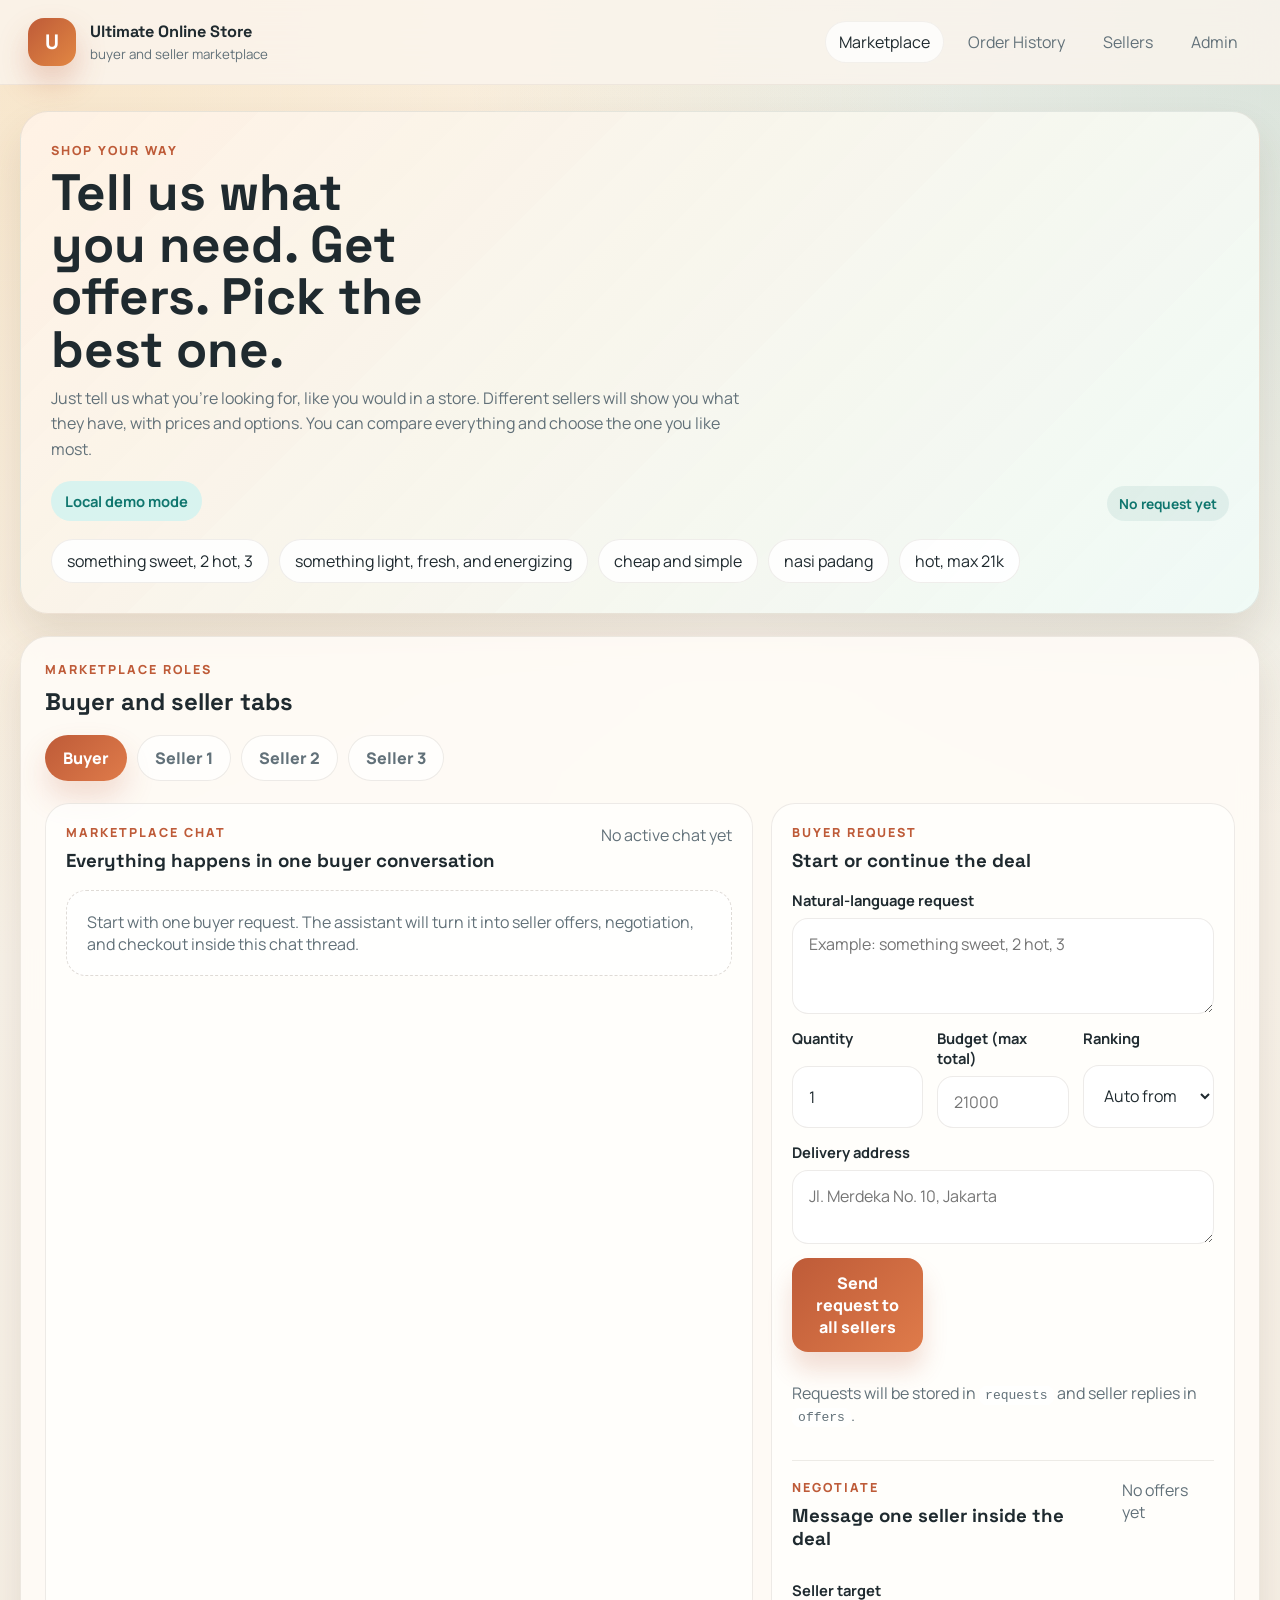
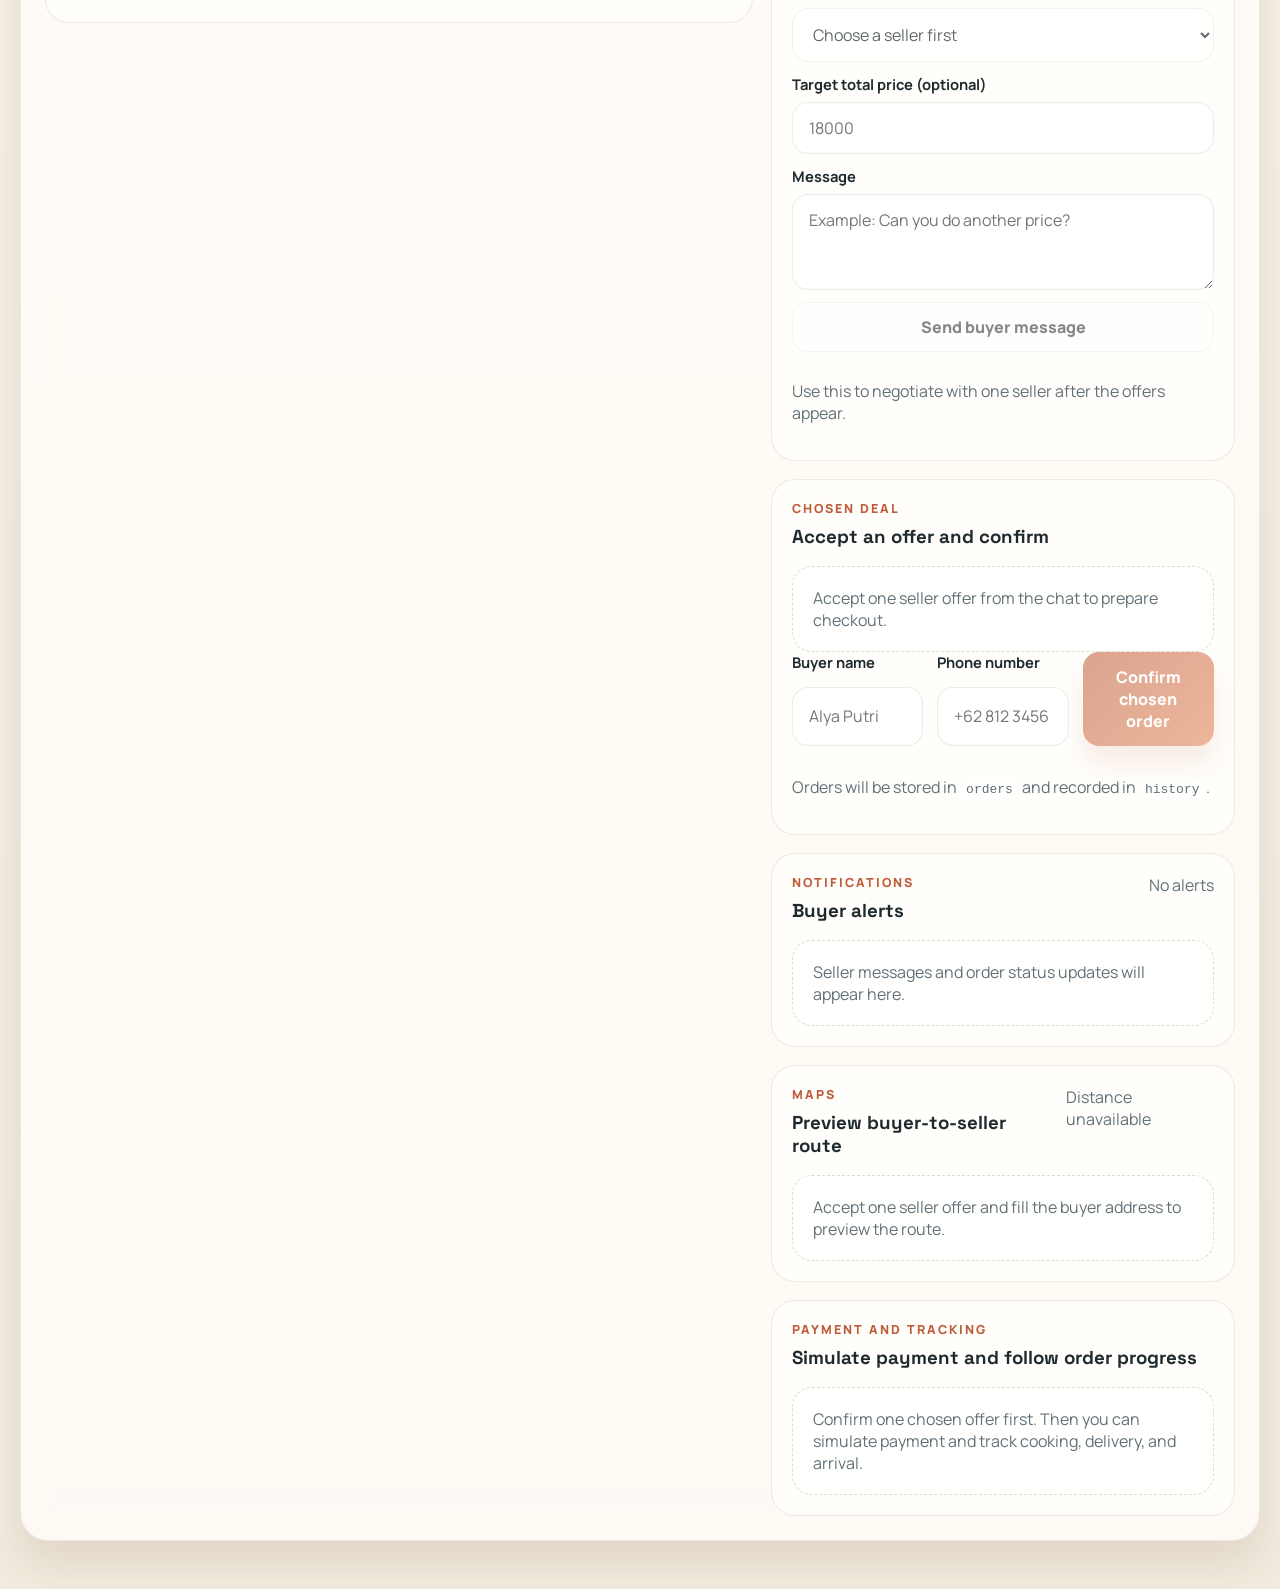
==== index.html @ 80345a21 "first upload" ====
<!DOCTYPE html>
<html lang="en">
  <head>
    <meta charset="UTF-8" />
    <meta name="viewport" content="width=device-width, initial-scale=1.0" />
    <title>Ultimate Online Store Marketplace</title>
    <link rel="stylesheet" href="assets/css/styles.css" />
  </head>
  <body class="page-home">
    <header class="topbar">
      <a class="brand" href="index.html">
        <span class="brand-mark">U</span>
        <div>
          <p>Ultimate Online Store</p>
          <small>buyer and seller marketplace</small>
        </div>
      </a>

      <nav class="nav-links">
        <a class="is-active" href="index.html">Marketplace</a>
        <a href="history.html">Order History</a>
        <a href="sellers.html">Sellers</a>
        <a href="admin.html">Admin</a>
      </nav>
    </header>

    <main class="page-shell page-stack">
      <section class="hero-card card">
        <div>
          <p class="eyebrow">Shop your way</p>
          <h1>Tell us what you need. Get offers. Pick the best one.</h1>
          <p class="lede">
            Just tell us what you're looking for, like you would in a store. 
            Different sellers will show you what they have, with prices and options. 
            You can compare everything and choose the one you like most.
          </p>
        </div>

        <div class="hero-side">
          <span class="status-pill" id="store-mode-badge">Loading data source...</span>
          <span class="soft-badge" id="active-request-badge">No request yet</span>
        </div>

        <div class="chip-row">
          <button class="chip" data-example="something sweet, 2 hot, 3">
            something sweet, 2 hot, 3
          </button>
          <button class="chip" data-example="something light, fresh, and energizing">
            something light, fresh, and energizing
          </button>
          <button class="chip" data-example="cheap and simple">
            cheap and simple
          </button>
          <button class="chip" data-example="nasi padang">
            nasi padang
          </button>
          <button class="chip" data-example="hot, max 21k">
            hot, max 21k
          </button>
        </div>
      </section>

      <section class="card">
        <div class="section-head">
          <div>
            <p class="eyebrow">Marketplace roles</p>
            <h2>Buyer and seller tabs</h2>
          </div>
        </div>

        <div class="role-tabs" id="role-tabs">
          <button class="role-tab is-active" data-tab-target="buyer-panel" type="button">
            Buyer
          </button>
          <button class="role-tab" data-tab-target="seller-panel-1" type="button">
            Seller 1
          </button>
          <button class="role-tab" data-tab-target="seller-panel-2" type="button">
            Seller 2
          </button>
          <button class="role-tab" data-tab-target="seller-panel-3" type="button">
            Seller 3
          </button>
        </div>

        <div class="tab-panels">
          <section class="tab-panel is-active" id="buyer-panel">
            <div class="marketplace-layout">
              <div class="marketplace-main">
                <article class="subcard marketplace-thread-card">
                  <div class="section-head">
                    <div>
                      <p class="eyebrow">Marketplace Chat</p>
                      <h3>Everything happens in one buyer conversation</h3>
                    </div>
                    <span class="muted-copy" id="buyer-chat-scope-label">No active chat yet</span>
                  </div>

                  <div id="buyer-marketplace-empty-state" class="empty-state">
                    Start with one buyer request. The assistant will turn it into seller offers, negotiation, and checkout inside this chat thread.
                  </div>

                  <div class="chat-thread marketplace-thread hidden" id="buyer-marketplace-thread"></div>
                </article>

                <div class="hidden">
                  <div id="request-empty-state" class="empty-state">
                    No request sent yet. Start with a natural-language request above.
                  </div>
                  <div id="request-summary-card" class="request-summary-card hidden">
                    <h3 id="request-summary-title">No request yet</h3>
                    <p class="meta-line" id="request-summary-text"></p>
                    <div class="pill-row" id="request-summary-pills"></div>
                  </div>
                  <div id="offers-empty-state" class="empty-state">
                    After you send a request, Seller 1, Seller 2, and Seller 3 will each reply here.
                  </div>
                  <div class="comparison-grid" id="buyer-offer-grid"></div>
                  <div id="buyer-chat-empty-state" class="empty-state">
                    Send one buyer request to open local chat with Seller 1, Seller 2, and Seller 3.
                  </div>
                  <div class="chat-grid hidden" id="buyer-chat-grid"></div>
                </div>
              </div>

              <aside class="marketplace-side">
                <article class="subcard">
                  <div class="section-head">
                    <div>
                      <p class="eyebrow">Buyer Request</p>
                      <h3>Start or continue the deal</h3>
                    </div>
                  </div>

                  <form id="buyer-request-form" class="request-form-grid compact-request-form">
                    <label class="field full-span">
                      <span>Natural-language request</span>
                      <textarea
                        id="buyer-query"
                        rows="3"
                        placeholder="Example: something sweet, 2 hot, 3"
                        required
                      ></textarea>
                    </label>

                    <label class="field">
                      <span>Quantity</span>
                      <input id="buyer-quantity" type="number" min="1" value="1" />
                    </label>

                    <label class="field">
                      <span>Budget (max total)</span>
                      <input id="buyer-budget" type="number" min="0" placeholder="21000" />
                    </label>

                    <label class="field">
                      <span>Ranking</span>
                      <select id="buyer-ranking">
                        <option value="auto">Auto from request</option>
                        <option value="best-match">Best match</option>
                        <option value="cheapest">Cheapest price</option>
                        <option value="simple">Easiest / fastest</option>
                      </select>
                    </label>

                    <label class="field full-span">
                      <span>Delivery address</span>
                      <textarea
                        id="buyer-address"
                        rows="2"
                        placeholder="Jl. Merdeka No. 10, Jakarta"
                      ></textarea>
                    </label>

                    <button class="button primary" type="submit">Send request to all sellers</button>
                    <p class="helper-text full-span" id="request-status">
                      Requests will be stored in <code>requests</code> and seller replies in
                      <code>offers</code>.
                    </p>
                  </form>

                  <form id="buyer-direct-chat-form" class="chat-composer top-divider">
                    <div class="section-head">
                      <div>
                        <p class="eyebrow">Negotiate</p>
                        <h3>Message one seller inside the deal</h3>
                      </div>
                      <span class="muted-copy" id="offer-count-label">No offers yet</span>
                    </div>

                    <label class="field">
                      <span>Seller target</span>
                      <select id="buyer-direct-seller">
                        <option value="">Choose a seller first</option>
                      </select>
                    </label>

                    <label class="field">
                      <span>Target total price (optional)</span>
                      <input id="buyer-direct-price" type="number" min="0" placeholder="18000" />
                    </label>

                    <label class="field">
                      <span>Message</span>
                      <textarea
                        id="buyer-direct-message"
                        rows="3"
                        placeholder="Example: Can you do another price?"
                      ></textarea>
                    </label>

                    <button class="button secondary" type="submit">Send buyer message</button>
                    <p class="helper-text" id="buyer-direct-status">
                      Use this to negotiate with one seller after the offers appear.
                    </p>
                  </form>
                </article>

                <article class="subcard">
                  <div class="section-head">
                    <div>
                      <p class="eyebrow">Chosen Deal</p>
                      <h3>Accept an offer and confirm</h3>
                    </div>
                  </div>

                  <div id="selected-offer-empty-state" class="empty-state">
                    Accept one seller offer from the chat to prepare checkout.
                  </div>

                  <div id="selected-offer-panel" class="selected-offer-panel hidden">
                    <div class="selected-offer-top">
                      <div>
                        <p class="eyebrow" id="selected-offer-seller-label">Seller</p>
                        <h3 id="selected-offer-product-name">No offer selected</h3>
                        <p class="meta-line" id="selected-offer-reply"></p>
                      </div>
                      <span class="price-badge" id="selected-offer-total">Rp0</span>
                    </div>

                    <div class="summary-list">
                      <div class="summary-row">
                        <span>Unit price</span>
                        <strong id="selected-offer-unit-price">Rp0</strong>
                      </div>
                      <div class="summary-row">
                        <span>Quantity</span>
                        <strong id="selected-offer-quantity">1</strong>
                      </div>
                      <div class="summary-row">
                        <span>Address</span>
                        <strong id="selected-offer-address">-</strong>
                      </div>
                      <div class="summary-row">
                        <span>Contact</span>
                        <strong id="selected-offer-contact">-</strong>
                      </div>
                    </div>

                    <div class="pill-row" id="selected-offer-badges"></div>
                  </div>

                  <form id="confirm-order-form" class="confirm-form-grid compact-request-form">
                    <label class="field">
                      <span>Buyer name</span>
                      <input id="confirm-buyer-name" type="text" placeholder="Alya Putri" />
                    </label>

                    <label class="field">
                      <span>Phone number</span>
                      <input id="confirm-buyer-phone" type="tel" placeholder="+62 812 3456 7890" />
                    </label>

                    <button id="confirm-order-button" class="button primary" type="submit" disabled>
                      Confirm chosen order
                    </button>
                    <p class="helper-text full-span" id="confirm-status">
                      Orders will be stored in <code>orders</code> and recorded in
                      <code>history</code>.
                    </p>
                  </form>
                </article>

                <article class="subcard">
                  <div class="section-head">
                    <div>
                      <p class="eyebrow">Notifications</p>
                      <h3>Buyer alerts</h3>
                    </div>
                    <span class="muted-copy" id="buyer-notification-count-label">No alerts</span>
                  </div>

                  <div id="buyer-notifications-empty-state" class="empty-state">
                    Seller messages and order status updates will appear here.
                  </div>

                  <div class="stack-list hidden" id="buyer-notifications-list"></div>
                </article>

                <article class="subcard">
                  <div class="section-head">
                    <div>
                      <p class="eyebrow">Maps</p>
                      <h3>Preview buyer-to-seller route</h3>
                    </div>
                    <span class="muted-copy" id="buyer-map-distance">Distance unavailable</span>
                  </div>

                  <div id="buyer-map-empty-state" class="empty-state">
                    Accept one seller offer and fill the buyer address to preview the route.
                  </div>

                  <div id="buyer-map-panel" class="route-panel hidden">
                    <div class="route-meta" id="buyer-route-meta"></div>
                    <div class="map-shell">
                      <div class="map-canvas" id="buyer-route-map"></div>
                    </div>
                    <div class="offer-actions">
                      <a
                        class="button secondary"
                        id="buyer-route-link"
                        href="#"
                        target="_blank"
                        rel="noreferrer"
                      >
                        Open route in Google Maps
                      </a>
                    </div>
                  </div>
                </article>

                <article class="subcard">
                  <div class="section-head">
                    <div>
                      <p class="eyebrow">Payment And Tracking</p>
                      <h3>Simulate payment and follow order progress</h3>
                    </div>
                  </div>

                  <div id="payment-empty-state" class="empty-state">
                    Confirm one chosen offer first. Then you can simulate payment and track cooking, delivery, and arrival.
                  </div>

                  <div id="payment-panel" class="payment-panel hidden">
                    <div class="selected-offer-top">
                      <div>
                        <p class="eyebrow" id="payment-order-label">Order</p>
                        <h3 id="payment-order-title">No order yet</h3>
                        <p class="meta-line" id="payment-order-meta"></p>
                      </div>
                      <span class="price-badge" id="payment-amount">Rp0</span>
                    </div>

                    <div class="summary-list">
                      <div class="summary-row">
                        <span>Order status</span>
                        <strong id="payment-order-status">awaiting-payment</strong>
                      </div>
                      <div class="summary-row">
                        <span>Payment status</span>
                        <strong id="payment-status-badge">pending</strong>
                      </div>
                      <div class="summary-row">
                        <span>Order progress</span>
                        <strong id="fulfillment-status-badge">confirmed</strong>
                      </div>
                      <div class="summary-row">
                        <span>Method</span>
                        <strong>Demo simulation</strong>
                      </div>
                      <div class="summary-row">
                        <span>Last update</span>
                        <strong id="payment-updated-at">-</strong>
                      </div>
                    </div>

                    <div class="pill-row" id="fulfillment-steps"></div>

                    <div class="offer-actions" id="payment-actions">
                      <button class="button primary" type="button" data-payment-action="paid">
                        Mark as paid
                      </button>
                      <button class="button secondary" type="button" data-payment-action="failed">
                        Mark as failed
                      </button>
                      <button class="button ghost" type="button" data-payment-action="pending">
                        Reset to pending
                      </button>
                    </div>

                    <p class="helper-text" id="payment-status-text">
                      Payment changes update the order record and payment record together.
                    </p>
                  </div>
                </article>
              </aside>
            </div>
          </section>

          <section class="tab-panel" id="seller-panel-1">
            <div class="seller-workspace">
              <article class="subcard" id="seller-card-1"></article>
            </div>
          </section>

          <section class="tab-panel" id="seller-panel-2">
            <div class="seller-workspace">
              <article class="subcard" id="seller-card-2"></article>
            </div>
          </section>

          <section class="tab-panel" id="seller-panel-3">
            <div class="seller-workspace">
              <article class="subcard" id="seller-card-3"></article>
            </div>
          </section>
        </div>
      </section>
    </main>

    <script type="module" src="assets/js/pages/home.js"></script>
  </body>
</html>
---- assets/css/styles.css ----
@import url("https://fonts.googleapis.com/css2?family=Manrope:wght@400;500;700;800&family=Space+Grotesk:wght@500;700&display=swap");

:root {
  --bg: #f5efe5;
  --panel: rgba(255, 252, 247, 0.86);
  --panel-strong: #fffaf3;
  --line: rgba(111, 92, 73, 0.16);
  --ink: #1f2a2f;
  --muted: #627179;
  --accent: #be5b38;
  --accent-deep: #8f381a;
  --accent-soft: #ffe2d5;
  --teal: #0f766e;
  --teal-soft: #d8f3ef;
  --gold: #f0b55b;
  --shadow: 0 22px 40px rgba(79, 54, 31, 0.12);
  --radius-lg: 28px;
  --radius-md: 20px;
  --radius-sm: 14px;
}

* {
  box-sizing: border-box;
}

html {
  scroll-behavior: smooth;
}

body {
  margin: 0;
  min-height: 100vh;
  font-family: "Manrope", sans-serif;
  color: var(--ink);
  background:
    radial-gradient(circle at top left, rgba(240, 181, 91, 0.24), transparent 28%),
    radial-gradient(circle at top right, rgba(15, 118, 110, 0.14), transparent 24%),
    linear-gradient(180deg, #faf5ed 0%, #f3ebdf 100%);
}

body::before {
  content: "";
  position: fixed;
  inset: 0;
  pointer-events: none;
  background-image:
    linear-gradient(rgba(255, 255, 255, 0.06) 1px, transparent 1px),
    linear-gradient(90deg, rgba(255, 255, 255, 0.06) 1px, transparent 1px);
  background-size: 28px 28px;
  mask-image: linear-gradient(180deg, rgba(0, 0, 0, 0.7), transparent 90%);
}

a {
  color: inherit;
  text-decoration: none;
}

button,
input,
select,
textarea {
  font: inherit;
}

.topbar {
  position: sticky;
  top: 0;
  z-index: 20;
  display: flex;
  align-items: center;
  justify-content: space-between;
  gap: 20px;
  padding: 18px 28px;
  backdrop-filter: blur(18px);
  background: rgba(250, 245, 237, 0.82);
  border-bottom: 1px solid rgba(111, 92, 73, 0.08);
}

.brand {
  display: inline-flex;
  align-items: center;
  gap: 14px;
}

.brand-mark {
  display: grid;
  place-items: center;
  width: 48px;
  height: 48px;
  border-radius: 16px;
  font-family: "Space Grotesk", sans-serif;
  font-size: 1.3rem;
  font-weight: 700;
  color: white;
  background: linear-gradient(135deg, var(--accent), #e28743);
  box-shadow: 0 16px 30px rgba(190, 91, 56, 0.28);
}

.brand p,
.brand small {
  margin: 0;
}

.brand p {
  font-family: "Space Grotesk", sans-serif;
  font-size: 1.02rem;
  font-weight: 700;
}

.brand small {
  color: var(--muted);
}

.nav-links {
  display: flex;
  align-items: center;
  gap: 10px;
  flex-wrap: wrap;
}

.nav-links a {
  padding: 10px 14px;
  border-radius: 999px;
  color: var(--muted);
  transition: 180ms ease;
}

.nav-links a:hover,
.nav-links a.is-active {
  color: var(--ink);
  background: rgba(255, 255, 255, 0.74);
  box-shadow: inset 0 0 0 1px rgba(111, 92, 73, 0.08);
}

.page-shell {
  width: min(1240px, calc(100% - 32px));
  margin: 26px auto 48px;
}

.page-stack {
  display: grid;
  gap: 22px;
}

.home-grid {
  display: grid;
  grid-template-columns: minmax(0, 1.65fr) minmax(320px, 0.95fr);
  gap: 22px;
  align-items: start;
}

.home-main {
  display: grid;
  gap: 22px;
}

.card,
.stat-card {
  background: var(--panel);
  border: 1px solid rgba(111, 92, 73, 0.12);
  box-shadow: var(--shadow);
  border-radius: var(--radius-lg);
  backdrop-filter: blur(14px);
}

.card {
  padding: 24px;
}

.hero-card {
  display: grid;
  gap: 18px;
  padding: 30px;
  grid-column: 1 / -1;
  background:
    linear-gradient(135deg, rgba(255, 241, 227, 0.95), rgba(236, 250, 246, 0.82)),
    var(--panel);
}

.compact-hero {
  display: flex;
  align-items: center;
  justify-content: space-between;
  gap: 20px;
}

.hero-card h1,
.card h2,
.card h3 {
  margin: 0;
  font-family: "Space Grotesk", sans-serif;
}

.hero-card h1 {
  font-size: clamp(2rem, 4vw, 3.2rem);
  max-width: 12ch;
  line-height: 1.02;
}

.lede {
  margin: 10px 0 0;
  max-width: 70ch;
  color: var(--muted);
  line-height: 1.6;
}

.hero-side {
  display: flex;
  gap: 16px;
  align-items: end;
  justify-content: space-between;
  flex-wrap: wrap;
}

.eyebrow {
  margin: 0 0 8px;
  font-size: 0.78rem;
  font-weight: 800;
  letter-spacing: 0.16em;
  text-transform: uppercase;
  color: var(--accent);
}

.status-pill,
.price-badge,
.meta-chip,
.tag,
.soft-badge {
  display: inline-flex;
  align-items: center;
  gap: 8px;
  border-radius: 999px;
}

.status-pill {
  padding: 10px 14px;
  font-size: 0.92rem;
  font-weight: 700;
  color: var(--teal);
  background: var(--teal-soft);
}

.chip-row,
.pill-row,
.tag-list,
.mini-list {
  display: flex;
  gap: 10px;
  flex-wrap: wrap;
}

.chip {
  padding: 11px 16px;
  border: 0;
  border-radius: 999px;
  cursor: pointer;
  background: rgba(255, 255, 255, 0.92);
  color: var(--ink);
  box-shadow: inset 0 0 0 1px rgba(111, 92, 73, 0.1);
  transition: transform 180ms ease, box-shadow 180ms ease;
}

.chip:hover,
.button:hover {
  transform: translateY(-1px);
}

.section-head {
  display: flex;
  align-items: start;
  justify-content: space-between;
  gap: 16px;
  margin-bottom: 18px;
}

.chat-thread {
  display: grid;
  gap: 14px;
  min-height: 240px;
  max-height: 460px;
  padding-right: 6px;
  overflow-y: auto;
}

.message {
  max-width: 92%;
  padding: 16px 18px;
  border-radius: 20px;
  line-height: 1.6;
}

.message p {
  margin: 0;
}

.message-role {
  margin-bottom: 8px;
  font-size: 0.8rem;
  font-weight: 800;
  letter-spacing: 0.1em;
  text-transform: uppercase;
}

.message.assistant {
  justify-self: start;
  background: rgba(255, 250, 243, 0.98);
  border: 1px solid rgba(111, 92, 73, 0.1);
}

.message.user {
  justify-self: end;
  color: white;
  background: linear-gradient(135deg, var(--accent), #e78052);
}

.message.user .message-role {
  color: rgba(255, 255, 255, 0.84);
}

.composer,
.checkout-form,
.form-stack,
.product-form-grid {
  display: grid;
  gap: 14px;
}

.field {
  display: grid;
  gap: 8px;
}

.field span {
  font-size: 0.92rem;
  font-weight: 700;
}

.field.compact {
  min-width: 220px;
}

input,
select,
textarea {
  width: 100%;
  border: 1px solid rgba(111, 92, 73, 0.12);
  border-radius: 16px;
  padding: 14px 16px;
  color: var(--ink);
  background: rgba(255, 255, 255, 0.88);
  outline: none;
  transition: border-color 180ms ease, box-shadow 180ms ease;
}

input:focus,
select:focus,
textarea:focus {
  border-color: rgba(190, 91, 56, 0.4);
  box-shadow: 0 0 0 4px rgba(190, 91, 56, 0.12);
}

textarea {
  resize: vertical;
}

.button {
  display: inline-flex;
  align-items: center;
  justify-content: center;
  border: 0;
  border-radius: 16px;
  padding: 14px 18px;
  font-weight: 800;
  cursor: pointer;
  transition: transform 180ms ease, opacity 180ms ease;
}

.button:disabled {
  opacity: 0.55;
  cursor: not-allowed;
  transform: none;
}

.button.primary {
  color: white;
  background: linear-gradient(135deg, var(--accent), #df7b4a);
  box-shadow: 0 18px 24px rgba(190, 91, 56, 0.2);
}

.button.secondary {
  color: var(--ink);
  background: rgba(255, 255, 255, 0.92);
  box-shadow: inset 0 0 0 1px rgba(111, 92, 73, 0.12);
}

.button.ghost {
  color: var(--teal);
  background: var(--teal-soft);
}

.result-grid,
.seller-grid,
.admin-grid {
  display: grid;
  gap: 16px;
}

.result-grid {
  grid-template-columns: repeat(auto-fit, minmax(260px, 1fr));
}

.seller-grid {
  grid-template-columns: repeat(auto-fit, minmax(320px, 1fr));
}

.checkout-card {
  position: sticky;
  top: 102px;
}

.result-card,
.history-card,
.seller-card,
.data-row {
  padding: 18px;
  border-radius: 22px;
  background: rgba(255, 255, 255, 0.72);
  border: 1px solid rgba(111, 92, 73, 0.1);
}

.result-card.is-selected {
  border-color: rgba(190, 91, 56, 0.44);
  box-shadow: inset 0 0 0 1px rgba(190, 91, 56, 0.14);
  background: rgba(255, 248, 242, 0.92);
}

.result-card-head,
.summary-focus,
.history-top,
.seller-top {
  display: flex;
  justify-content: space-between;
  gap: 16px;
  align-items: start;
}

.result-card h3,
.history-card h3,
.seller-card h3 {
  margin: 0 0 6px;
}

.muted-copy,
.helper-text,
.meta-line,
.placeholder-card small,
.empty-state {
  color: var(--muted);
}

.empty-state {
  padding: 20px;
  border-radius: 20px;
  background: rgba(255, 255, 255, 0.66);
  border: 1px dashed rgba(111, 92, 73, 0.22);
}

.price-badge {
  padding: 10px 14px;
  color: white;
  font-weight: 800;
  background: linear-gradient(135deg, var(--teal), #16908b);
}

.meta-chip,
.tag,
.soft-badge {
  padding: 8px 12px;
  font-size: 0.86rem;
  font-weight: 700;
}

.meta-chip,
.soft-badge {
  background: rgba(15, 118, 110, 0.08);
  color: var(--teal);
}

.tag {
  background: rgba(190, 91, 56, 0.08);
  color: var(--accent-deep);
}

.summary-panel.hidden {
  display: none;
}

.summary-list {
  display: grid;
  gap: 12px;
  margin: 18px 0;
}

.summary-row {
  display: flex;
  align-items: center;
  justify-content: space-between;
  gap: 16px;
}

.summary-row.total {
  padding-top: 12px;
  border-top: 1px solid rgba(111, 92, 73, 0.1);
}

.summary-row input {
  width: 92px;
  text-align: center;
}

.placeholder-grid {
  display: grid;
  gap: 12px;
  margin-bottom: 20px;
}

.placeholder-card {
  padding: 16px;
  border-radius: 18px;
  background: rgba(255, 255, 255, 0.82);
  border: 1px dashed rgba(111, 92, 73, 0.18);
}

.placeholder-card strong,
.placeholder-card small {
  display: block;
}

.info-strip {
  display: grid;
  gap: 14px;
  grid-template-columns: repeat(auto-fit, minmax(180px, 1fr));
}

.stat-card {
  padding: 18px;
}

.stat-card span {
  display: block;
  color: var(--muted);
}

.stat-card strong {
  display: block;
  margin-top: 8px;
  font-family: "Space Grotesk", sans-serif;
  font-size: 1.7rem;
}

.stack-list {
  display: grid;
  gap: 14px;
}

.history-meta,
.seller-meta {
  display: grid;
  gap: 8px;
  margin-top: 14px;
}

.mini-list {
  margin-top: 12px;
}

.admin-grid {
  grid-template-columns: repeat(2, minmax(0, 1fr));
}

.product-form-grid {
  grid-template-columns: repeat(3, minmax(0, 1fr));
  align-items: start;
}

.role-tabs {
  display: flex;
  gap: 10px;
  flex-wrap: wrap;
  margin-bottom: 22px;
}

.role-tab {
  display: inline-flex;
  align-items: center;
  justify-content: center;
  gap: 10px;
  padding: 12px 18px;
  border: 0;
  border-radius: 999px;
  cursor: pointer;
  font-weight: 800;
  color: var(--muted);
  background: rgba(255, 255, 255, 0.72);
  box-shadow: inset 0 0 0 1px rgba(111, 92, 73, 0.12);
}

.role-tab.is-active {
  color: white;
  background: linear-gradient(135deg, var(--accent), #df7b4a);
  box-shadow: 0 16px 30px rgba(190, 91, 56, 0.2);
}

.tab-badge {
  display: inline-flex;
  align-items: center;
  justify-content: center;
  min-width: 24px;
  height: 24px;
  padding: 0 8px;
  border-radius: 999px;
  font-size: 0.8rem;
  font-weight: 800;
  color: white;
  background: var(--teal);
}

.tab-panel {
  display: none;
}

.tab-panel.is-active {
  display: block;
}

.buyer-layout {
  display: grid;
  grid-template-columns: 1.2fr 0.8fr;
  gap: 18px;
  margin-bottom: 18px;
}

.marketplace-layout {
  display: grid;
  grid-template-columns: minmax(0, 1.45fr) minmax(320px, 0.95fr);
  gap: 18px;
}

.marketplace-main,
.marketplace-side {
  display: grid;
  gap: 18px;
  align-content: start;
}

.marketplace-thread-card {
  min-height: 820px;
}

.marketplace-thread {
  min-height: 680px;
  max-height: 980px;
  padding-right: 8px;
}

.compact-request-form {
  grid-template-columns: 1fr;
}

.top-divider {
  margin-top: 18px;
  padding-top: 18px;
  border-top: 1px solid rgba(111, 92, 73, 0.12);
}

.subcard {
  padding: 20px;
  border-radius: 24px;
  background: rgba(255, 255, 255, 0.68);
  border: 1px solid rgba(111, 92, 73, 0.12);
}

.request-form-grid,
.confirm-form-grid {
  display: grid;
  gap: 14px;
  grid-template-columns: repeat(3, minmax(0, 1fr));
}

.request-summary-card,
.selected-offer-panel,
.seller-panel-block {
  padding: 18px;
  border-radius: 20px;
  background: rgba(255, 255, 255, 0.82);
  border: 1px solid rgba(111, 92, 73, 0.12);
}

.request-summary-card h3,
.offer-card h3,
.selected-offer-panel h3 {
  margin: 0 0 8px;
}

.comparison-grid {
  display: grid;
  grid-template-columns: repeat(3, minmax(0, 1fr));
  gap: 16px;
}

.offer-card {
  display: grid;
  gap: 14px;
  padding: 18px;
  border-radius: 22px;
  background: rgba(255, 255, 255, 0.76);
  border: 1px solid rgba(111, 92, 73, 0.12);
}

.offer-card.is-selected {
  border-color: rgba(190, 91, 56, 0.45);
  box-shadow: inset 0 0 0 1px rgba(190, 91, 56, 0.15);
  background: rgba(255, 248, 242, 0.92);
}

.offer-card-head,
.selected-offer-top {
  display: flex;
  align-items: start;
  justify-content: space-between;
  gap: 14px;
}

.offer-focus {
  display: grid;
  gap: 6px;
}

.offer-actions {
  display: flex;
  gap: 10px;
  flex-wrap: wrap;
}

.seller-workspace {
  display: grid;
  gap: 18px;
}

.chat-grid {
  display: grid;
  gap: 16px;
  grid-template-columns: repeat(3, minmax(0, 1fr));
}

.chat-grid.is-single {
  grid-template-columns: 1fr;
}

.chat-card,
.route-panel,
.payment-panel {
  display: grid;
  gap: 16px;
}

.thread-card {
  display: grid;
  gap: 14px;
  max-width: 92%;
  padding: 18px;
  border-radius: 24px;
  background: rgba(255, 255, 255, 0.82);
  border: 1px solid rgba(111, 92, 73, 0.12);
}

.assistant-card,
.revision-card,
.order-live-card,
.checkout-card-message {
  justify-self: start;
}

.seller-deal-card {
  justify-self: start;
  max-width: 100%;
  background: rgba(255, 250, 243, 0.92);
}

.seller-deal-card.is-selected {
  border-color: rgba(190, 91, 56, 0.45);
  box-shadow: inset 0 0 0 1px rgba(190, 91, 56, 0.14);
  background: rgba(255, 246, 239, 0.96);
}

.thread-bubble {
  max-width: 82%;
}

.notification-card {
  display: grid;
  gap: 8px;
  padding: 16px 18px;
  border-radius: 20px;
  background: rgba(255, 255, 255, 0.76);
  border: 1px solid rgba(111, 92, 73, 0.1);
}

.notification-card.is-unread {
  border-color: rgba(15, 118, 110, 0.3);
  box-shadow: inset 0 0 0 1px rgba(15, 118, 110, 0.12);
  background: rgba(237, 252, 249, 0.94);
}

.notification-card p {
  margin: 0;
  color: var(--muted);
  line-height: 1.5;
}

.chat-card {
  padding: 18px;
  border-radius: 22px;
  background: rgba(255, 255, 255, 0.76);
  border: 1px solid rgba(111, 92, 73, 0.12);
}

.chat-card-head,
.notification-head,
.message-meta {
  display: flex;
  align-items: start;
  justify-content: space-between;
  gap: 12px;
}

.chat-card h3 {
  margin: 0 0 8px;
}

.chat-composer {
  display: grid;
  gap: 12px;
}

.compact-thread {
  min-height: 180px;
  max-height: 320px;
}

.compact-stack {
  gap: 10px;
}

.compact-empty {
  padding: 16px;
}

.message-meta {
  margin-bottom: 8px;
}

.message-time {
  font-size: 0.78rem;
  color: inherit;
  opacity: 0.72;
}

.route-meta {
  display: grid;
  gap: 14px;
  grid-template-columns: repeat(auto-fit, minmax(220px, 1fr));
}

.route-meta-card {
  padding: 16px;
  border-radius: 18px;
  background: rgba(255, 255, 255, 0.82);
  border: 1px solid rgba(111, 92, 73, 0.1);
}

.route-meta-card strong,
.route-meta-card p {
  display: block;
  margin: 0;
}

.route-meta-card p {
  margin-top: 6px;
  color: var(--muted);
  line-height: 1.5;
}

.map-shell {
  overflow: hidden;
  border-radius: 22px;
  border: 1px solid rgba(111, 92, 73, 0.12);
  background: rgba(255, 255, 255, 0.86);
}

.map-canvas {
  min-height: 320px;
  width: 100%;
}

.compact-map-canvas {
  min-height: 240px;
}

.map-fallback {
  display: grid;
  gap: 12px;
  padding: 20px;
}

.status-actions {
  display: flex;
  gap: 10px;
  flex-wrap: wrap;
}

.status-step {
  display: inline-flex;
  align-items: center;
  gap: 8px;
  padding: 8px 12px;
  border-radius: 999px;
  font-size: 0.86rem;
  font-weight: 700;
  color: var(--muted);
  background: rgba(255, 255, 255, 0.72);
  border: 1px solid rgba(111, 92, 73, 0.1);
}

.status-step.is-active {
  color: white;
  background: linear-gradient(135deg, var(--accent), #df7b4a);
  border-color: transparent;
}

.status-step.is-complete {
  color: var(--teal);
  background: rgba(15, 118, 110, 0.1);
  border-color: rgba(15, 118, 110, 0.16);
}

.seller-panel-grid {
  display: grid;
  grid-template-columns: repeat(2, minmax(0, 1fr));
  gap: 14px;
  margin-bottom: 16px;
}

.full-span {
  grid-column: 1 / -1;
}

code {
  padding: 2px 6px;
  border-radius: 8px;
  background: rgba(255, 255, 255, 0.76);
}

.hidden {
  display: none;
}

@media (max-width: 980px) {
  .home-grid,
  .admin-grid,
  .marketplace-layout,
  .product-form-grid,
  .buyer-layout,
  .request-form-grid,
  .confirm-form-grid,
  .chat-grid,
  .comparison-grid,
  .seller-panel-grid,
  .route-meta {
    grid-template-columns: 1fr;
  }

  .compact-hero,
  .section-head,
  .result-card-head,
  .summary-focus,
  .history-top,
  .seller-top,
  .topbar {
    flex-direction: column;
    align-items: stretch;
  }

  .page-shell {
    width: min(100% - 20px, 1240px);
  }

  .topbar {
    padding: 16px;
  }

  .checkout-card {
    position: static;
  }
}
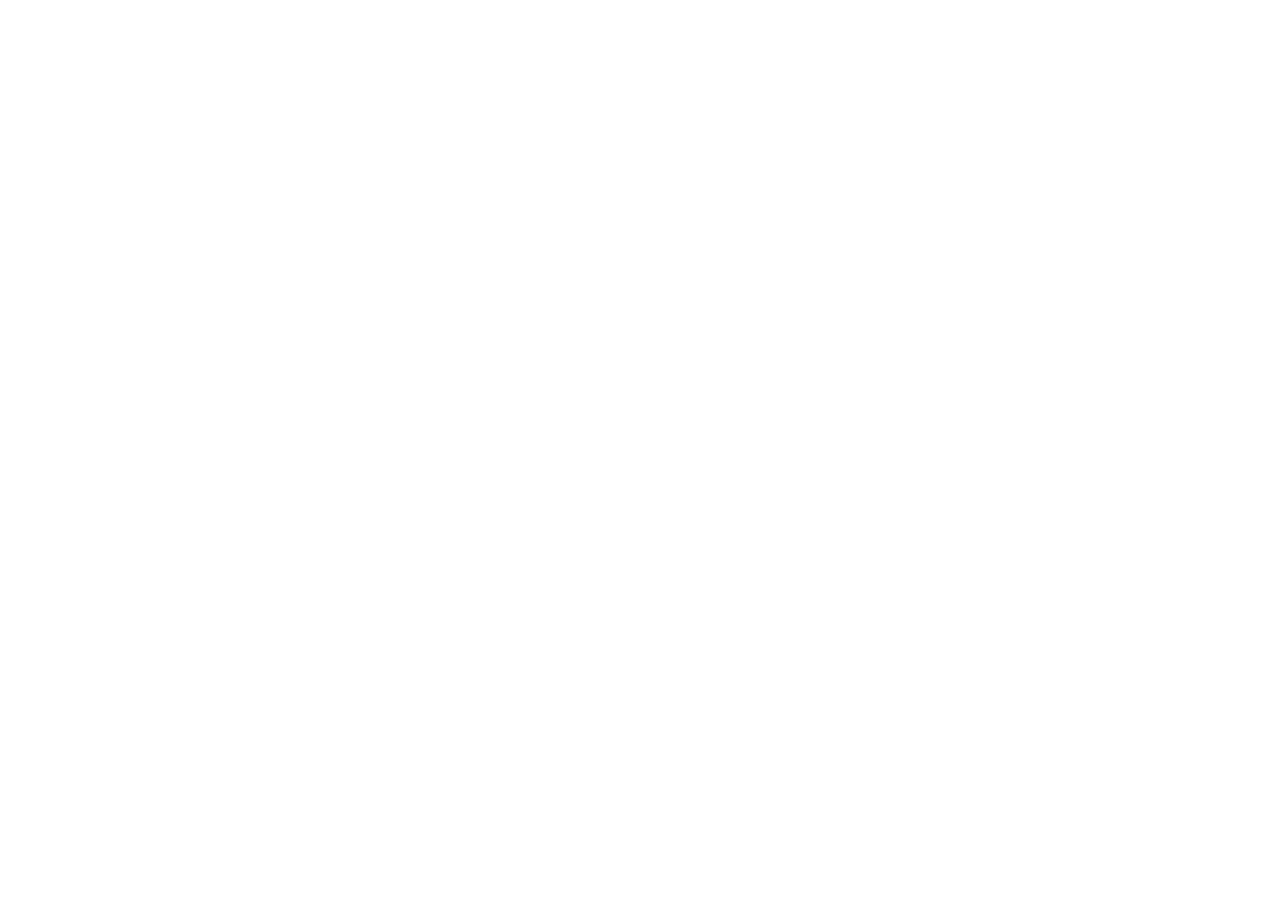
==== commit 72101bb1: "major update project structure" ====
--- a/index.html
+++ b/index.html
@@ -1,423 +1,24 @@
-<!DOCTYPE html>
+<!doctype html>
 <html lang="en">
   <head>
     <meta charset="UTF-8" />
     <meta name="viewport" content="width=device-width, initial-scale=1.0" />
-    <title>Ultimate Online Store Marketplace</title>
-    <link rel="stylesheet" href="assets/css/styles.css" />
-  </head>
-  <body class="page-home">
-    <header class="topbar">
-      <a class="brand" href="index.html">
-        <span class="brand-mark">U</span>
-        <div>
-          <p>Ultimate Online Store</p>
-          <small>buyer and seller marketplace</small>
-        </div>
-      </a>
+    <title>MakanApa Marketplace — Buyer & Seller Chat Simulator</title>
+    <meta name="description" content="Simulated marketplace where one buyer chats with three sellers, compares offers, and completes orders end-to-end." />
+    <meta name="author" content="MakanApa" />
 
-      <nav class="nav-links">
-        <a class="is-active" href="index.html">Marketplace</a>
-        <a href="history.html">Order History</a>
-        <a href="sellers.html">Sellers</a>
-        <a href="admin.html">Admin</a>
-      </nav>
-    </header>
+    <meta property="og:title" content="MakanApa Marketplace" />
+    <meta property="og:description" content="Buyer–seller chat and order simulation built with React." />
+    <meta property="og:type" content="website" />
+    <meta property="og:image" content="https://lovable.dev/opengraph-image-p98pqg.png" />
 
-    <main class="page-shell page-stack">
-      <section class="hero-card card">
-        <div>
-          <p class="eyebrow">Shop your way</p>
-          <h1>Tell us what you need. Get offers. Pick the best one.</h1>
-          <p class="lede">
-            Just tell us what you're looking for, like you would in a store. 
-            Different sellers will show you what they have, with prices and options. 
-            You can compare everything and choose the one you like most.
-          </p>
-        </div>
+    <meta name="twitter:card" content="summary_large_image" />
 
-        <div class="hero-side">
-          <span class="status-pill" id="store-mode-badge">Loading data source...</span>
-          <span class="soft-badge" id="active-request-badge">No request yet</span>
-        </div>
-
-        <div class="chip-row">
-          <button class="chip" data-example="something sweet, 2 hot, 3">
-            something sweet, 2 hot, 3
-          </button>
-          <button class="chip" data-example="something light, fresh, and energizing">
-            something light, fresh, and energizing
-          </button>
-          <button class="chip" data-example="cheap and simple">
-            cheap and simple
-          </button>
-          <button class="chip" data-example="nasi padang">
-            nasi padang
-          </button>
-          <button class="chip" data-example="hot, max 21k">
-            hot, max 21k
-          </button>
-        </div>
-      </section>
-
-      <section class="card">
-        <div class="section-head">
-          <div>
-            <p class="eyebrow">Marketplace roles</p>
-            <h2>Buyer and seller tabs</h2>
-          </div>
-        </div>
-
-        <div class="role-tabs" id="role-tabs">
-          <button class="role-tab is-active" data-tab-target="buyer-panel" type="button">
-            Buyer
-          </button>
-          <button class="role-tab" data-tab-target="seller-panel-1" type="button">
-            Seller 1
-          </button>
-          <button class="role-tab" data-tab-target="seller-panel-2" type="button">
-            Seller 2
-          </button>
-          <button class="role-tab" data-tab-target="seller-panel-3" type="button">
-            Seller 3
-          </button>
-        </div>
-
-        <div class="tab-panels">
-          <section class="tab-panel is-active" id="buyer-panel">
-            <div class="marketplace-layout">
-              <div class="marketplace-main">
-                <article class="subcard marketplace-thread-card">
-                  <div class="section-head">
-                    <div>
-                      <p class="eyebrow">Marketplace Chat</p>
-                      <h3>Everything happens in one buyer conversation</h3>
-                    </div>
-                    <span class="muted-copy" id="buyer-chat-scope-label">No active chat yet</span>
-                  </div>
-
-                  <div id="buyer-marketplace-empty-state" class="empty-state">
-                    Start with one buyer request. The assistant will turn it into seller offers, negotiation, and checkout inside this chat thread.
-                  </div>
-
-                  <div class="chat-thread marketplace-thread hidden" id="buyer-marketplace-thread"></div>
-                </article>
-
-                <div class="hidden">
-                  <div id="request-empty-state" class="empty-state">
-                    No request sent yet. Start with a natural-language request above.
-                  </div>
-                  <div id="request-summary-card" class="request-summary-card hidden">
-                    <h3 id="request-summary-title">No request yet</h3>
-                    <p class="meta-line" id="request-summary-text"></p>
-                    <div class="pill-row" id="request-summary-pills"></div>
-                  </div>
-                  <div id="offers-empty-state" class="empty-state">
-                    After you send a request, Seller 1, Seller 2, and Seller 3 will each reply here.
-                  </div>
-                  <div class="comparison-grid" id="buyer-offer-grid"></div>
-                  <div id="buyer-chat-empty-state" class="empty-state">
-                    Send one buyer request to open local chat with Seller 1, Seller 2, and Seller 3.
-                  </div>
-                  <div class="chat-grid hidden" id="buyer-chat-grid"></div>
-                </div>
-              </div>
-
-              <aside class="marketplace-side">
-                <article class="subcard">
-                  <div class="section-head">
-                    <div>
-                      <p class="eyebrow">Buyer Request</p>
-                      <h3>Start or continue the deal</h3>
-                    </div>
-                  </div>
-
-                  <form id="buyer-request-form" class="request-form-grid compact-request-form">
-                    <label class="field full-span">
-                      <span>Natural-language request</span>
-                      <textarea
-                        id="buyer-query"
-                        rows="3"
-                        placeholder="Example: something sweet, 2 hot, 3"
-                        required
-                      ></textarea>
-                    </label>
-
-                    <label class="field">
-                      <span>Quantity</span>
-                      <input id="buyer-quantity" type="number" min="1" value="1" />
-                    </label>
-
-                    <label class="field">
-                      <span>Budget (max total)</span>
-                      <input id="buyer-budget" type="number" min="0" placeholder="21000" />
-                    </label>
-
-                    <label class="field">
-                      <span>Ranking</span>
-                      <select id="buyer-ranking">
-                        <option value="auto">Auto from request</option>
-                        <option value="best-match">Best match</option>
-                        <option value="cheapest">Cheapest price</option>
-                        <option value="simple">Easiest / fastest</option>
-                      </select>
-                    </label>
-
-                    <label class="field full-span">
-                      <span>Delivery address</span>
-                      <textarea
-                        id="buyer-address"
-                        rows="2"
-                        placeholder="Jl. Merdeka No. 10, Jakarta"
-                      ></textarea>
-                    </label>
-
-                    <button class="button primary" type="submit">Send request to all sellers</button>
-                    <p class="helper-text full-span" id="request-status">
-                      Requests will be stored in <code>requests</code> and seller replies in
-                      <code>offers</code>.
-                    </p>
-                  </form>
-
-                  <form id="buyer-direct-chat-form" class="chat-composer top-divider">
-                    <div class="section-head">
-                      <div>
-                        <p class="eyebrow">Negotiate</p>
-                        <h3>Message one seller inside the deal</h3>
-                      </div>
-                      <span class="muted-copy" id="offer-count-label">No offers yet</span>
-                    </div>
-
-                    <label class="field">
-                      <span>Seller target</span>
-                      <select id="buyer-direct-seller">
-                        <option value="">Choose a seller first</option>
-                      </select>
-                    </label>
-
-                    <label class="field">
-                      <span>Target total price (optional)</span>
-                      <input id="buyer-direct-price" type="number" min="0" placeholder="18000" />
-                    </label>
-
-                    <label class="field">
-                      <span>Message</span>
-                      <textarea
-                        id="buyer-direct-message"
-                        rows="3"
-                        placeholder="Example: Can you do another price?"
-                      ></textarea>
-                    </label>
-
-                    <button class="button secondary" type="submit">Send buyer message</button>
-                    <p class="helper-text" id="buyer-direct-status">
-                      Use this to negotiate with one seller after the offers appear.
-                    </p>
-                  </form>
-                </article>
-
-                <article class="subcard">
-                  <div class="section-head">
-                    <div>
-                      <p class="eyebrow">Chosen Deal</p>
-                      <h3>Accept an offer and confirm</h3>
-                    </div>
-                  </div>
-
-                  <div id="selected-offer-empty-state" class="empty-state">
-                    Accept one seller offer from the chat to prepare checkout.
-                  </div>
-
-                  <div id="selected-offer-panel" class="selected-offer-panel hidden">
-                    <div class="selected-offer-top">
-                      <div>
-                        <p class="eyebrow" id="selected-offer-seller-label">Seller</p>
-                        <h3 id="selected-offer-product-name">No offer selected</h3>
-                        <p class="meta-line" id="selected-offer-reply"></p>
-                      </div>
-                      <span class="price-badge" id="selected-offer-total">Rp0</span>
-                    </div>
-
-                    <div class="summary-list">
-                      <div class="summary-row">
-                        <span>Unit price</span>
-                        <strong id="selected-offer-unit-price">Rp0</strong>
-                      </div>
-                      <div class="summary-row">
-                        <span>Quantity</span>
-                        <strong id="selected-offer-quantity">1</strong>
-                      </div>
-                      <div class="summary-row">
-                        <span>Address</span>
-                        <strong id="selected-offer-address">-</strong>
-                      </div>
-                      <div class="summary-row">
-                        <span>Contact</span>
-                        <strong id="selected-offer-contact">-</strong>
-                      </div>
-                    </div>
-
-                    <div class="pill-row" id="selected-offer-badges"></div>
-                  </div>
-
-                  <form id="confirm-order-form" class="confirm-form-grid compact-request-form">
-                    <label class="field">
-                      <span>Buyer name</span>
-                      <input id="confirm-buyer-name" type="text" placeholder="Alya Putri" />
-                    </label>
-
-                    <label class="field">
-                      <span>Phone number</span>
-                      <input id="confirm-buyer-phone" type="tel" placeholder="+62 812 3456 7890" />
-                    </label>
-
-                    <button id="confirm-order-button" class="button primary" type="submit" disabled>
-                      Confirm chosen order
-                    </button>
-                    <p class="helper-text full-span" id="confirm-status">
-                      Orders will be stored in <code>orders</code> and recorded in
-                      <code>history</code>.
-                    </p>
-                  </form>
-                </article>
-
-                <article class="subcard">
-                  <div class="section-head">
-                    <div>
-                      <p class="eyebrow">Notifications</p>
-                      <h3>Buyer alerts</h3>
-                    </div>
-                    <span class="muted-copy" id="buyer-notification-count-label">No alerts</span>
-                  </div>
-
-                  <div id="buyer-notifications-empty-state" class="empty-state">
-                    Seller messages and order status updates will appear here.
-                  </div>
-
-                  <div class="stack-list hidden" id="buyer-notifications-list"></div>
-                </article>
-
-                <article class="subcard">
-                  <div class="section-head">
-                    <div>
-                      <p class="eyebrow">Maps</p>
-                      <h3>Preview buyer-to-seller route</h3>
-                    </div>
-                    <span class="muted-copy" id="buyer-map-distance">Distance unavailable</span>
-                  </div>
-
-                  <div id="buyer-map-empty-state" class="empty-state">
-                    Accept one seller offer and fill the buyer address to preview the route.
-                  </div>
-
-                  <div id="buyer-map-panel" class="route-panel hidden">
-                    <div class="route-meta" id="buyer-route-meta"></div>
-                    <div class="map-shell">
-                      <div class="map-canvas" id="buyer-route-map"></div>
-                    </div>
-                    <div class="offer-actions">
-                      <a
-                        class="button secondary"
-                        id="buyer-route-link"
-                        href="#"
-                        target="_blank"
-                        rel="noreferrer"
-                      >
-                        Open route in Google Maps
-                      </a>
-                    </div>
-                  </div>
-                </article>
-
-                <article class="subcard">
-                  <div class="section-head">
-                    <div>
-                      <p class="eyebrow">Payment And Tracking</p>
-                      <h3>Simulate payment and follow order progress</h3>
-                    </div>
-                  </div>
-
-                  <div id="payment-empty-state" class="empty-state">
-                    Confirm one chosen offer first. Then you can simulate payment and track cooking, delivery, and arrival.
-                  </div>
-
-                  <div id="payment-panel" class="payment-panel hidden">
-                    <div class="selected-offer-top">
-                      <div>
-                        <p class="eyebrow" id="payment-order-label">Order</p>
-                        <h3 id="payment-order-title">No order yet</h3>
-                        <p class="meta-line" id="payment-order-meta"></p>
-                      </div>
-                      <span class="price-badge" id="payment-amount">Rp0</span>
-                    </div>
-
-                    <div class="summary-list">
-                      <div class="summary-row">
-                        <span>Order status</span>
-                        <strong id="payment-order-status">awaiting-payment</strong>
-                      </div>
-                      <div class="summary-row">
-                        <span>Payment status</span>
-                        <strong id="payment-status-badge">pending</strong>
-                      </div>
-                      <div class="summary-row">
-                        <span>Order progress</span>
-                        <strong id="fulfillment-status-badge">confirmed</strong>
-                      </div>
-                      <div class="summary-row">
-                        <span>Method</span>
-                        <strong>Demo simulation</strong>
-                      </div>
-                      <div class="summary-row">
-                        <span>Last update</span>
-                        <strong id="payment-updated-at">-</strong>
-                      </div>
-                    </div>
-
-                    <div class="pill-row" id="fulfillment-steps"></div>
-
-                    <div class="offer-actions" id="payment-actions">
-                      <button class="button primary" type="button" data-payment-action="paid">
-                        Mark as paid
-                      </button>
-                      <button class="button secondary" type="button" data-payment-action="failed">
-                        Mark as failed
-                      </button>
-                      <button class="button ghost" type="button" data-payment-action="pending">
-                        Reset to pending
-                      </button>
-                    </div>
-
-                    <p class="helper-text" id="payment-status-text">
-                      Payment changes update the order record and payment record together.
-                    </p>
-                  </div>
-                </article>
-              </aside>
-            </div>
-          </section>
-
-          <section class="tab-panel" id="seller-panel-1">
-            <div class="seller-workspace">
-              <article class="subcard" id="seller-card-1"></article>
-            </div>
-          </section>
-
-          <section class="tab-panel" id="seller-panel-2">
-            <div class="seller-workspace">
-              <article class="subcard" id="seller-card-2"></article>
-            </div>
-          </section>
-
-          <section class="tab-panel" id="seller-panel-3">
-            <div class="seller-workspace">
-              <article class="subcard" id="seller-card-3"></article>
-            </div>
-          </section>
-        </div>
-      </section>
-    </main>
-
-    <script type="module" src="assets/js/pages/home.js"></script>
+    <link rel="preconnect" href="https://fonts.googleapis.com" />
+    <link rel="preconnect" href="https://fonts.gstatic.com" crossorigin />
+    <link href="https://fonts.googleapis.com/css2?family=Bricolage+Grotesque:wght@500;600;700;800&family=Plus+Jakarta+Sans:wght@400;500;600;700&display=swap" rel="stylesheet" />
+  <body>
+    <div id="root"></div>
+    <script type="module" src="/src/main.tsx"></script>
   </body>
 </html>
